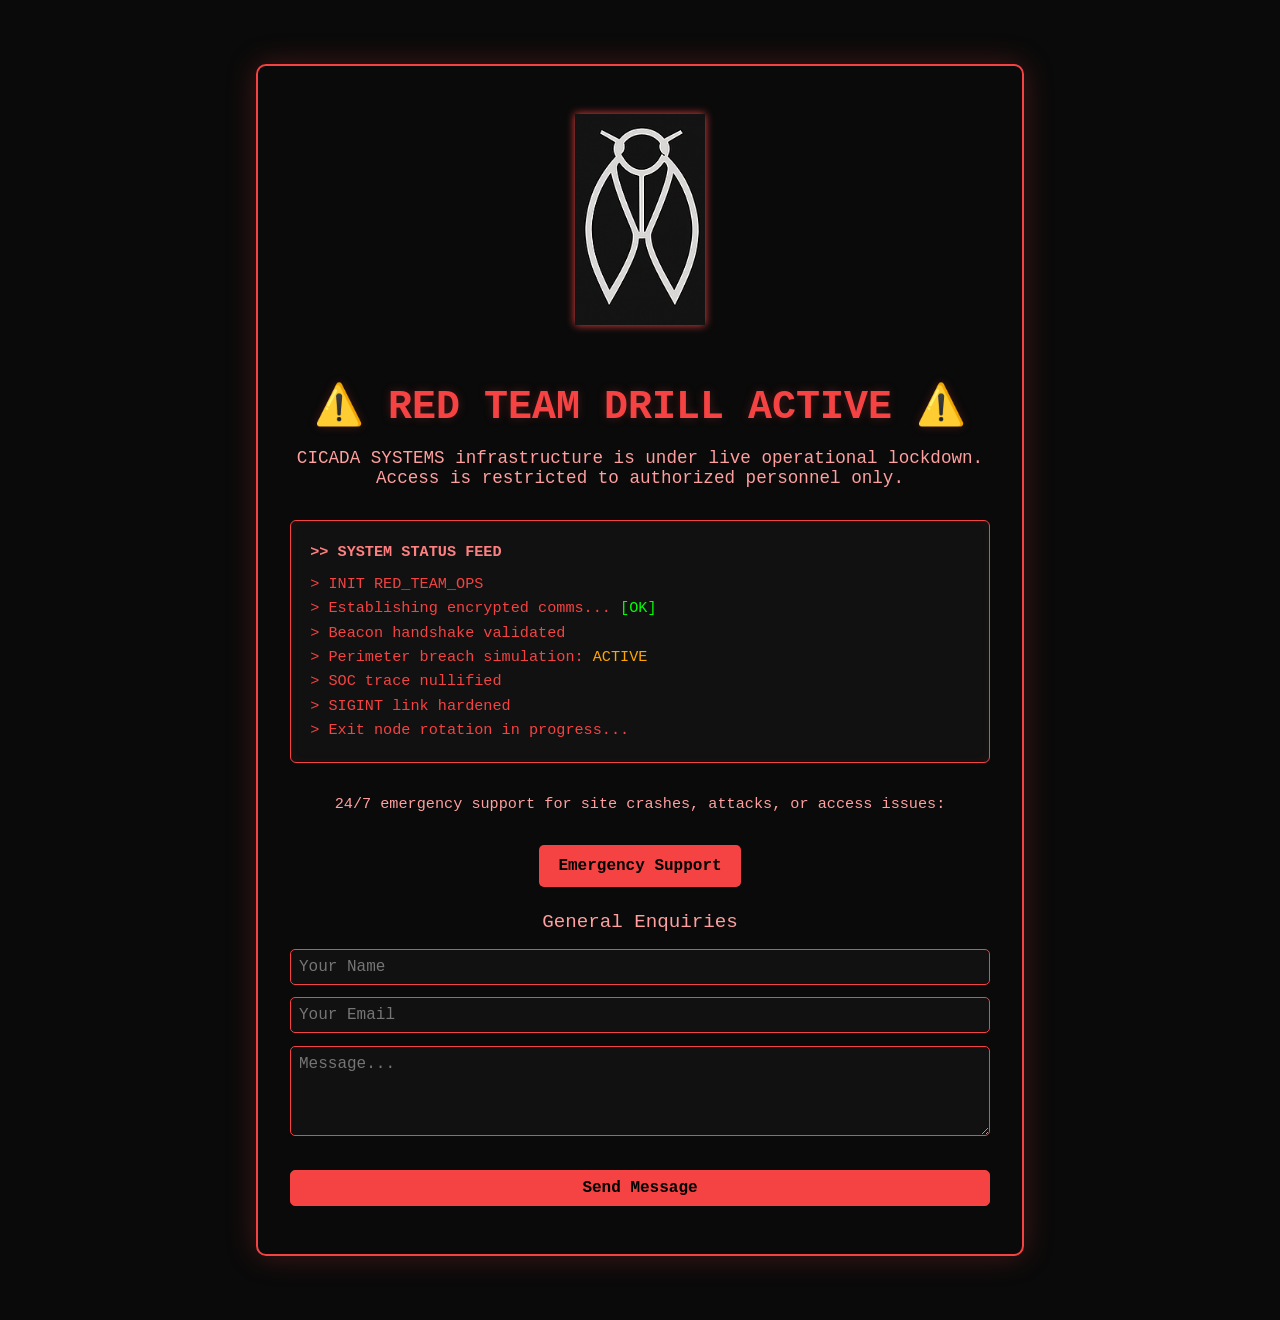
==== index.html @ 1e1a7af8 "Deploy: updated index.html with Formspree + Turnstile" ====
<!DOCTYPE html>
<html lang="en">
<head>
  <meta charset="UTF-8">
  <meta name="viewport" content="width=device-width, initial-scale=1">
  <title>CICADA SYSTEMS | RED TEAM OPS</title>
  <link rel="icon" href="data:,">
  <script src="https://challenges.cloudflare.com/turnstile/v0/api.js" async defer></script>
  <style>
    :root {
      --glow-red: #f54242;
      --glow-faint: #f5424240;
      --bg: #0a0a0a;
      --txt: #f54242;
      --txt-secondary: #ff9f9f;
      --font: 'Courier New', monospace;
    }

    html, body {
      margin: 0;
      padding: 2rem 0;
      background: var(--bg);
      color: var(--txt);
      font-family: var(--font);
      min-height: 100vh;
      text-align: center;
    }

    .frame {
      border: 2px solid var(--glow-red);
      border-radius: 10px;
      box-shadow: 0 0 30px var(--glow-faint);
      padding: 3rem 2rem;
      max-width: 700px;
      width: 90%;
      margin: 0 auto;
    }

    .logo {
      max-width: 130px;
      margin-bottom: 1.5rem;
      filter: drop-shadow(0 0 4px var(--glow-red));
    }

    h1 {
      font-size: 2.5rem;
      margin-bottom: 1rem;
      text-shadow: 0 0 10px var(--glow-faint);
    }

    p {
      font-size: 1.1rem;
      color: var(--txt-secondary);
      margin-bottom: 2rem;
    }

    .terminal {
      background: #111;
      padding: 1.2rem;
      border-radius: 6px;
      text-align: left;
      font-size: 0.95rem;
      line-height: 1.6;
      border: 1px solid var(--glow-red);
      box-shadow: inset 0 0 10px #f5424210;
      margin-bottom: 2rem;
    }

    .terminal::before {
      content: ">> SYSTEM STATUS FEED";
      display: block;
      margin-bottom: 0.5rem;
      color: #ff8080;
      font-weight: bold;
    }

    .support-desc {
      font-size: 0.95rem;
      color: var(--txt-secondary);
      margin-bottom: 0.5rem;
    }

    .support-btn {
      display: inline-block;
      margin: 1.5rem 0;
      padding: 0.75rem 1.2rem;
      font-size: 1rem;
      color: #000;
      background-color: var(--glow-red);
      border: none;
      border-radius: 5px;
      font-weight: bold;
      text-decoration: none;
      transition: background 0.3s;
    }

    .support-btn:hover {
      background-color: #ff6b6b;
    }

    .form-heading {
      font-size: 1.2rem;
      margin-bottom: 0.8rem;
      color: var(--txt-secondary);
    }

    form {
      display: flex;
      flex-direction: column;
      gap: 0.8rem;
      margin-top: 1rem;
    }

    input, textarea, button {
      font-family: var(--font);
      font-size: 1rem;
      padding: 0.5rem;
      border: 1px solid var(--glow-red);
      background: #111;
      color: var(--txt);
      border-radius: 5px;
    }

    button {
      background-color: var(--glow-red);
      color: #000;
      font-weight: bold;
      cursor: pointer;
      transition: background 0.3s;
    }

    button:hover {
      background-color: #ff6b6b;
    }

    .cf-turnstile {
      margin-top: 0.5rem;
      display: flex;
      justify-content: center;
    }

    @media (max-width: 600px) {
      h1 { font-size: 2rem; }
      p { font-size: 1rem; }
      .terminal { font-size: 0.85rem; }
    }
  </style>
</head>
<body>
  <div class="frame">
    <img src="logo.png" alt="CICADA Logo" class="logo">

    <h1>⚠️ RED TEAM DRILL ACTIVE ⚠️</h1>
    <p>
      CICADA SYSTEMS infrastructure is under live operational lockdown.<br>
      Access is restricted to authorized personnel only.
    </p>

    <div class="terminal">
      > INIT RED_TEAM_OPS<br>
      > Establishing encrypted comms... <span style="color:#0f0">[OK]</span><br>
      > Beacon handshake validated<br>
      > Perimeter breach simulation: <span style="color:orange">ACTIVE</span><br>
      > SOC trace nullified<br>
      > SIGINT link hardened<br>
      > Exit node rotation in progress...
    </div>

    <div class="support-desc">
      24/7 emergency support for site crashes, attacks, or access issues:
    </div>
    <a href="mailto:247support@cicadacybersec.com" class="support-btn">Emergency Support</a>

    <div class="form-heading">General Enquiries</div>

    <form action="https://formspree.io/f/xanbbylk" method="POST">
      <input type="text" name="name" placeholder="Your Name" required>
      <input type="email" name="email" placeholder="Your Email" required>
      <textarea name="message" rows="4" placeholder="Message..." required></textarea>

      <div class="cf-turnstile" data-sitekey="0x4AAAAAABnGhBi_YROiwWOj" data-theme="dark"></div>

      <button type="submit">Send Message</button>
    </form>
  </div>
</body>
</html>
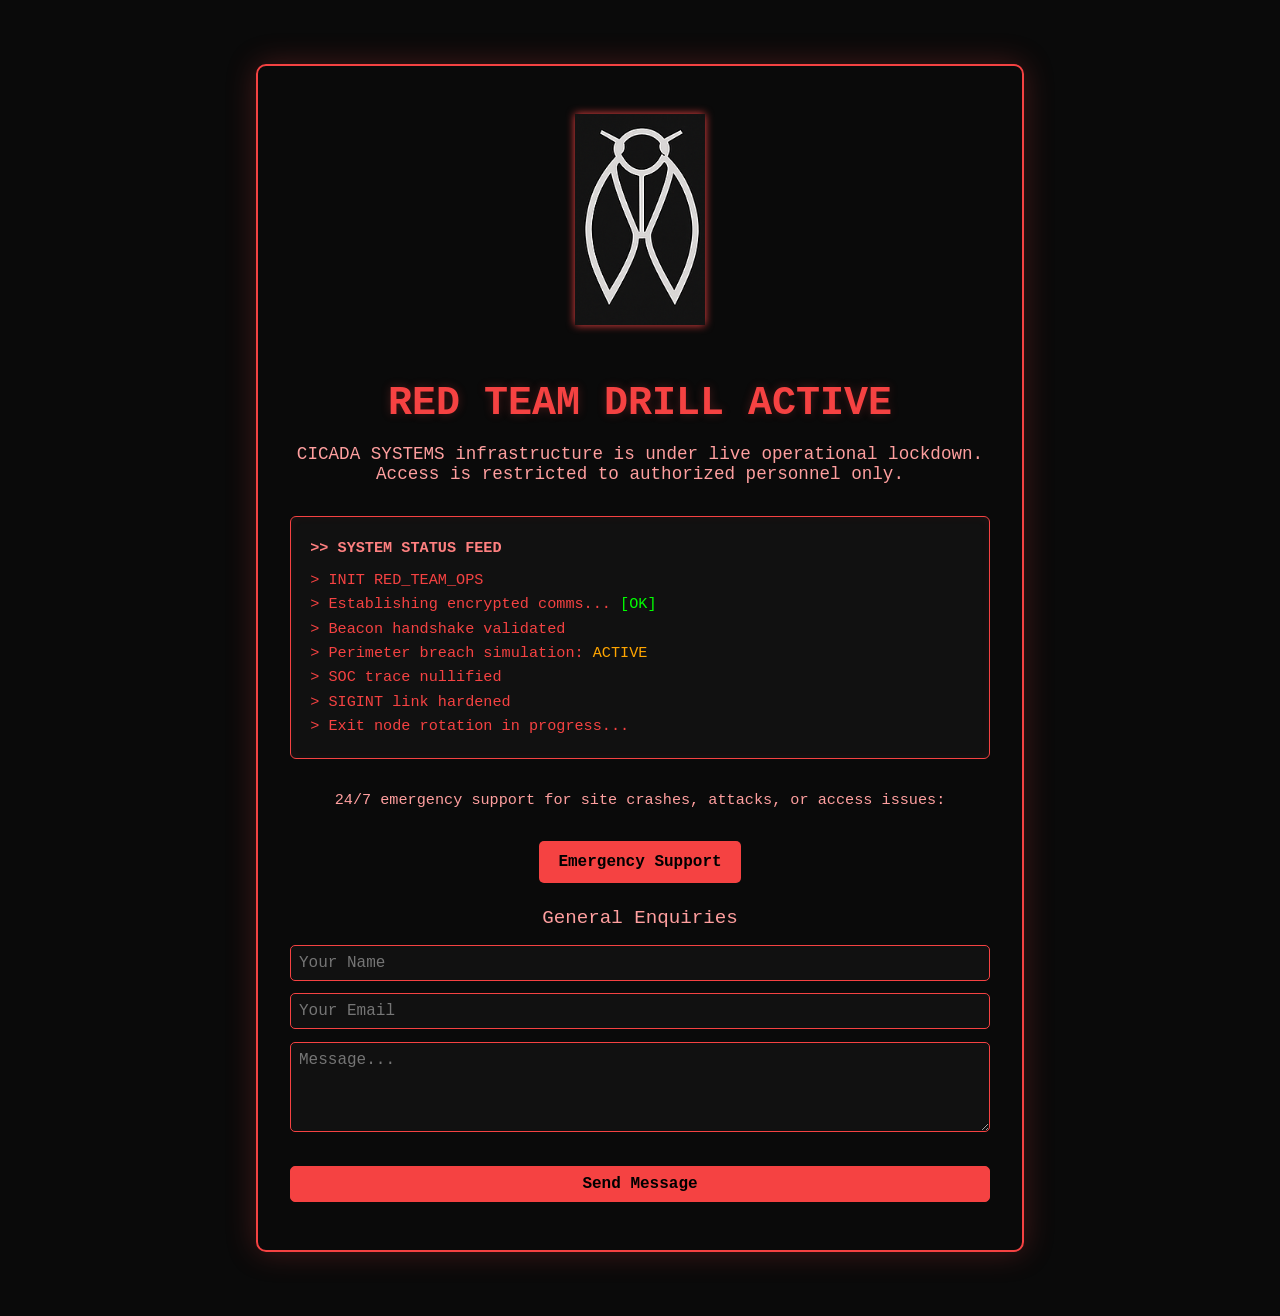
==== commit fb761b31: "Strip emojis, clean header, finalize layout" ====
--- a/index.html
+++ b/index.html
@@ -150,7 +150,7 @@
   <div class="frame">
     <img src="logo.png" alt="CICADA Logo" class="logo">
 
-    <h1>⚠️ RED TEAM DRILL ACTIVE ⚠️</h1>
+    <h1>RED TEAM DRILL ACTIVE</h1>
     <p>
       CICADA SYSTEMS infrastructure is under live operational lockdown.<br>
       Access is restricted to authorized personnel only.
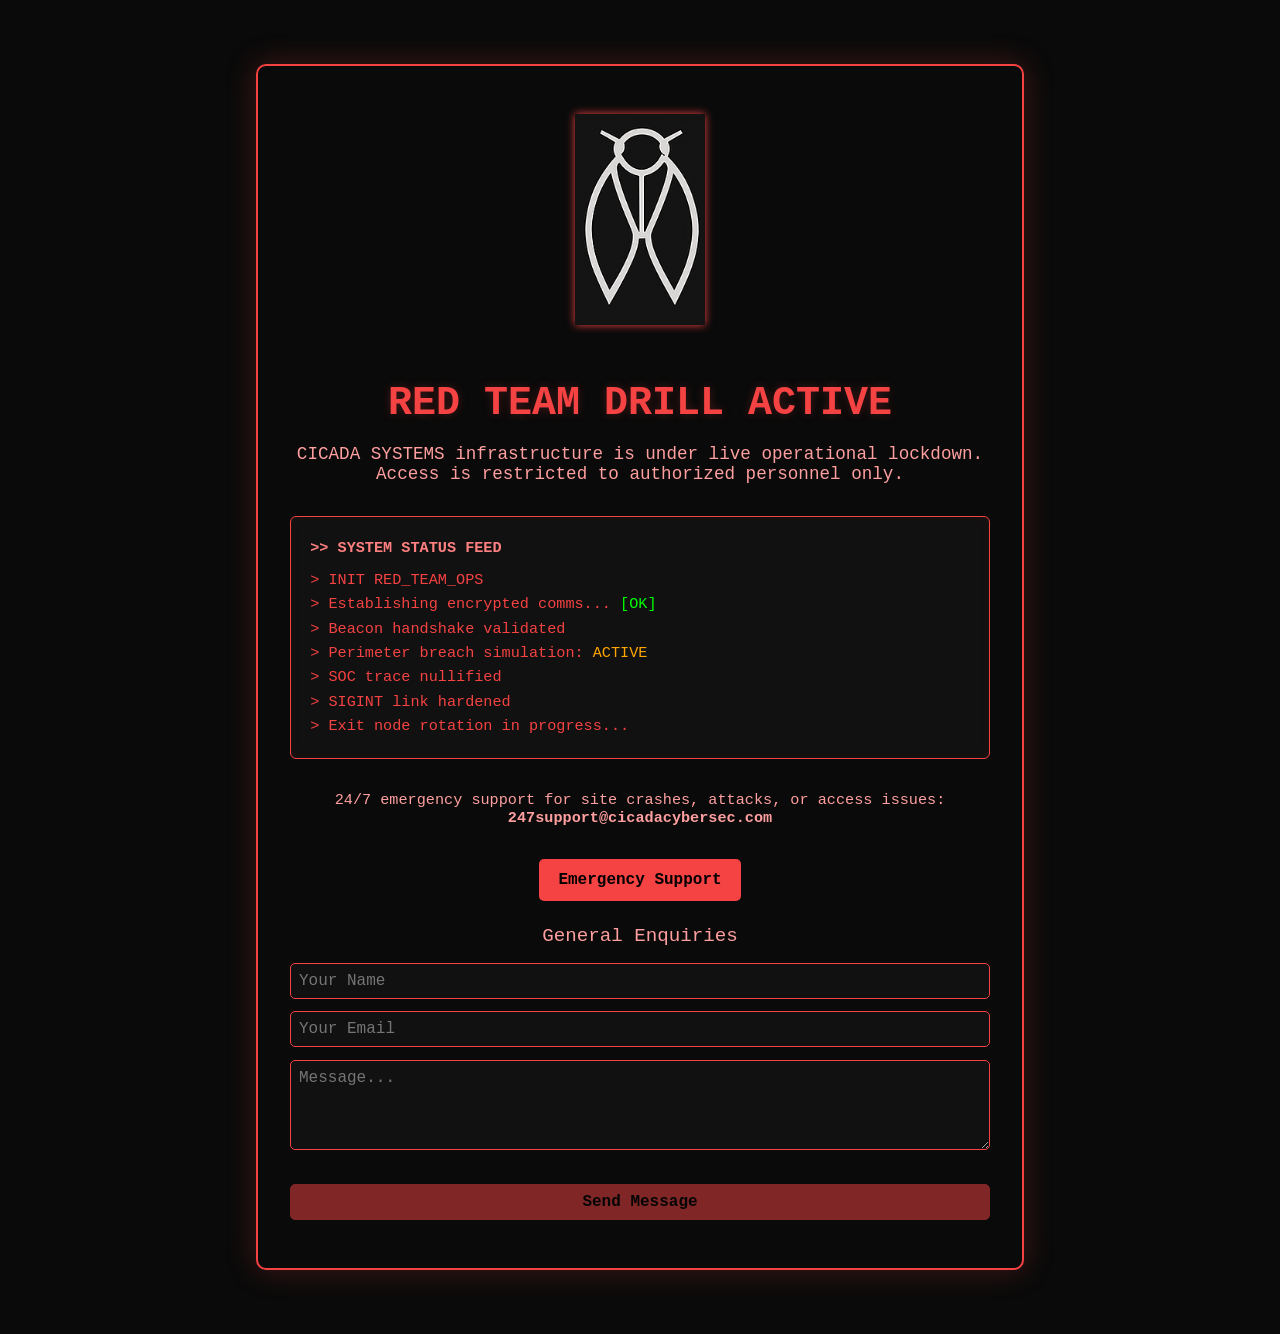
==== commit 45d8e604: "Strip emojis, clean header, finalize layout" ====
--- a/index.html
+++ b/index.html
@@ -1,10 +1,10 @@
 <!DOCTYPE html>
 <html lang="en">
 <head>
-  <meta charset="UTF-8">
-  <meta name="viewport" content="width=device-width, initial-scale=1">
+  <meta charset="UTF-8" />
+  <meta name="viewport" content="width=device-width, initial-scale=1" />
   <title>CICADA SYSTEMS | RED TEAM OPS</title>
-  <link rel="icon" href="data:,">
+  <link rel="icon" href="data:," />
   <script src="https://challenges.cloudflare.com/turnstile/v0/api.js" async defer></script>
   <style>
     :root {
@@ -125,11 +125,17 @@
       background-color: var(--glow-red);
       color: #000;
       font-weight: bold;
+      cursor: not-allowed;
+      transition: background 0.3s;
+      opacity: 0.5;
+    }
+
+    button.enabled {
       cursor: pointer;
-      transition: background 0.3s;
-    }
-
-    button:hover {
+      opacity: 1;
+    }
+
+    button.enabled:hover {
       background-color: #ff6b6b;
     }
 
@@ -148,41 +154,81 @@
 </head>
 <body>
   <div class="frame">
-    <img src="logo.png" alt="CICADA Logo" class="logo">
+    <img src="logo.png" alt="CICADA Logo" class="logo" />
 
     <h1>RED TEAM DRILL ACTIVE</h1>
     <p>
-      CICADA SYSTEMS infrastructure is under live operational lockdown.<br>
+      CICADA SYSTEMS infrastructure is under live operational lockdown.<br />
       Access is restricted to authorized personnel only.
     </p>
 
     <div class="terminal">
-      > INIT RED_TEAM_OPS<br>
-      > Establishing encrypted comms... <span style="color:#0f0">[OK]</span><br>
-      > Beacon handshake validated<br>
-      > Perimeter breach simulation: <span style="color:orange">ACTIVE</span><br>
-      > SOC trace nullified<br>
-      > SIGINT link hardened<br>
+      > INIT RED_TEAM_OPS<br />
+      > Establishing encrypted comms... <span style="color:#0f0">[OK]</span><br />
+      > Beacon handshake validated<br />
+      > Perimeter breach simulation: <span style="color:orange">ACTIVE</span><br />
+      > SOC trace nullified<br />
+      > SIGINT link hardened<br />
       > Exit node rotation in progress...
     </div>
 
-    <div class="support-desc">
-      24/7 emergency support for site crashes, attacks, or access issues:
-    </div>
-    <a href="mailto:247support@cicadacybersec.com" class="support-btn">Emergency Support</a>
+<div class="support-desc">
+  24/7 emergency support for site crashes, attacks, or access issues:<br>
+  <strong>247support@cicadacybersec.com</strong>
+</div>
+<a href="mailto:247support@cicadacybersec.com" class="support-btn">Emergency Support</a>
 
     <div class="form-heading">General Enquiries</div>
 
-    <form action="https://formspree.io/f/xanbbylk" method="POST">
-      <input type="text" name="name" placeholder="Your Name" required>
-      <input type="email" name="email" placeholder="Your Email" required>
+    <form id="contactForm">
+      <input type="text" name="name" placeholder="Your Name" required />
+      <input type="email" name="email" placeholder="Your Email" required />
       <textarea name="message" rows="4" placeholder="Message..." required></textarea>
 
-      <div class="cf-turnstile" data-sitekey="0x4AAAAAABnGhBi_YROiwWOj" data-theme="dark"></div>
-
-      <button type="submit">Send Message</button>
+      <div
+        class="cf-turnstile"
+        data-sitekey="0x4AAAAAABnGhBi_YROiwWOj"
+        data-theme="dark"
+        data-callback="turnstileCallback">
+      </div>
+
+      <button id="submitBtn" type="submit" disabled>Send Message</button>
     </form>
   </div>
+
+  <script>
+    // Called when Turnstile is successfully passed
+    function turnstileCallback() {
+      const btn = document.getElementById("submitBtn");
+      btn.disabled = false;
+      btn.classList.add("enabled");
+    }
+
+    // Prevent redirect — AJAX send
+    document.getElementById("contactForm").addEventListener("submit", async function (e) {
+      e.preventDefault();
+
+      const form = e.target;
+      const data = new FormData(form);
+      const obj = {};
+      data.forEach((value, key) => (obj[key] = value));
+
+      const response = await fetch("https://formspree.io/f/xanbbylk", {
+        method: "POST",
+        headers: { "Content-Type": "application/json" },
+        body: JSON.stringify(obj),
+      });
+
+      if (response.ok) {
+        form.reset();
+        alert("✅ Message sent successfully.");
+        document.getElementById("submitBtn").disabled = true;
+        document.getElementById("submitBtn").classList.remove("enabled");
+      } else {
+        alert("❌ Failed to send message.");
+      }
+    });
+  </script>
 </body>
 </html>
 
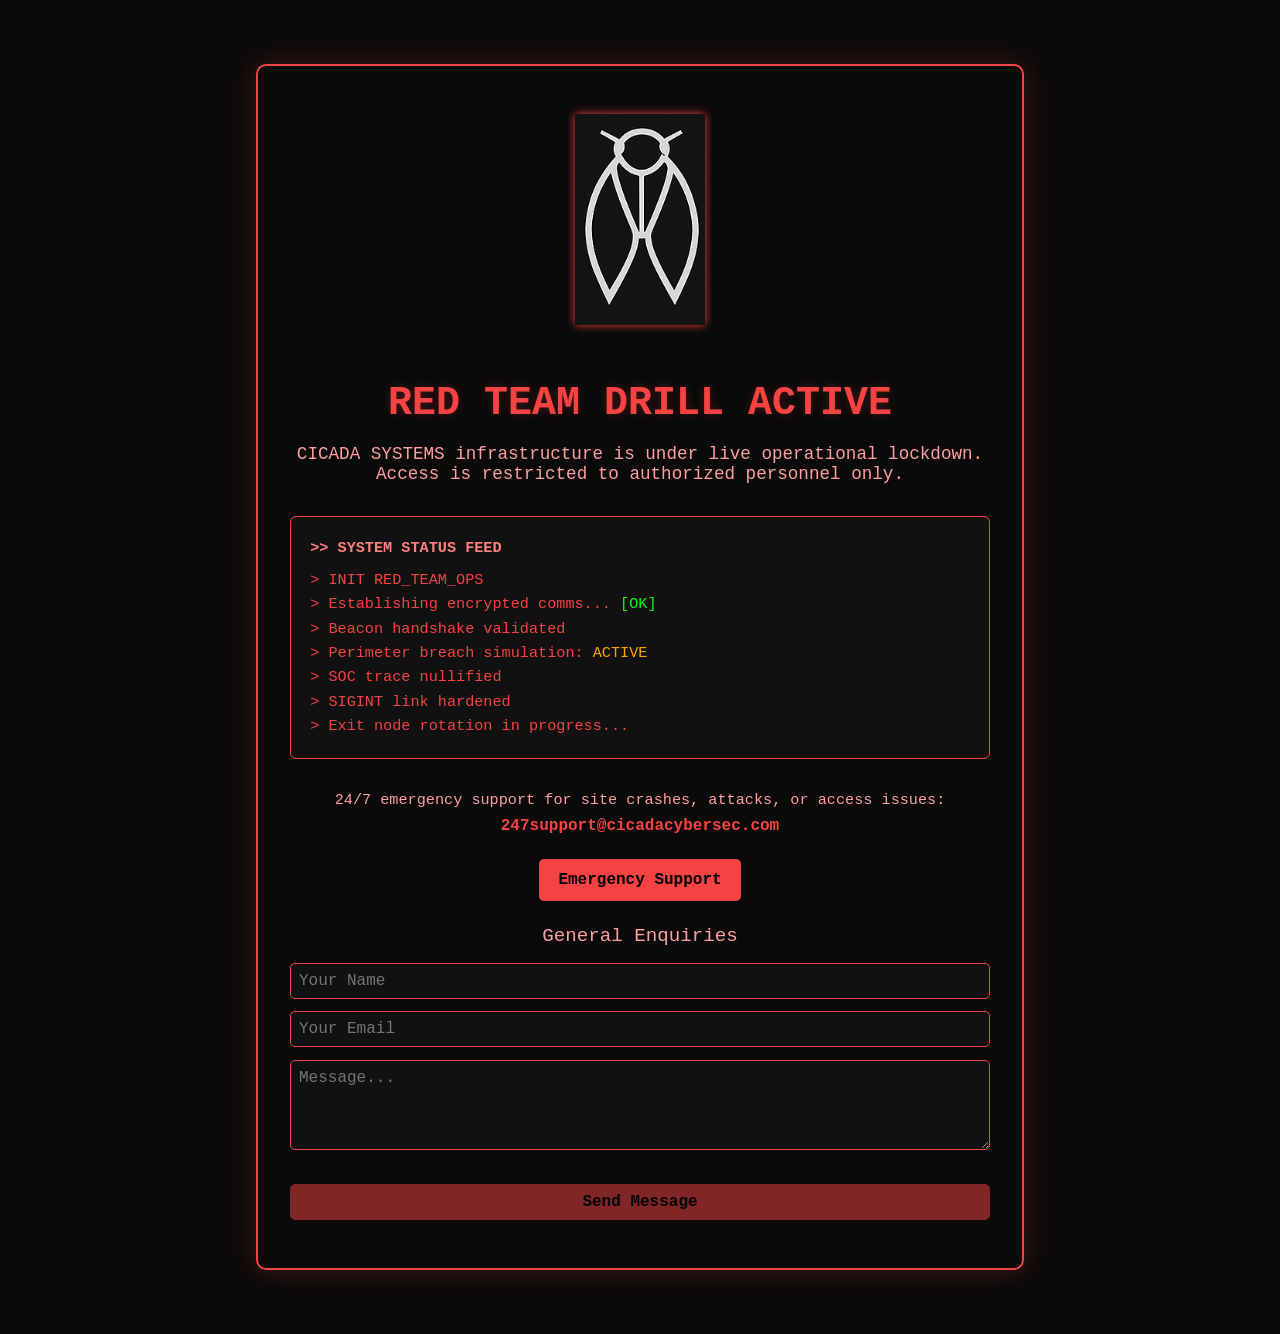
==== commit 252f5027: "Strip emojis, clean header, finalize layout" ====
--- a/index.html
+++ b/index.html
@@ -173,7 +173,9 @@
     </div>
 
 <div class="support-desc">
-  24/7 emergency support for site crashes, attacks, or access issues:<br>
+  24/7 emergency support for site crashes, attacks, or access issues:
+</div>
+<div class="support-email">
   <strong>247support@cicadacybersec.com</strong>
 </div>
 <a href="mailto:247support@cicadacybersec.com" class="support-btn">Emergency Support</a>
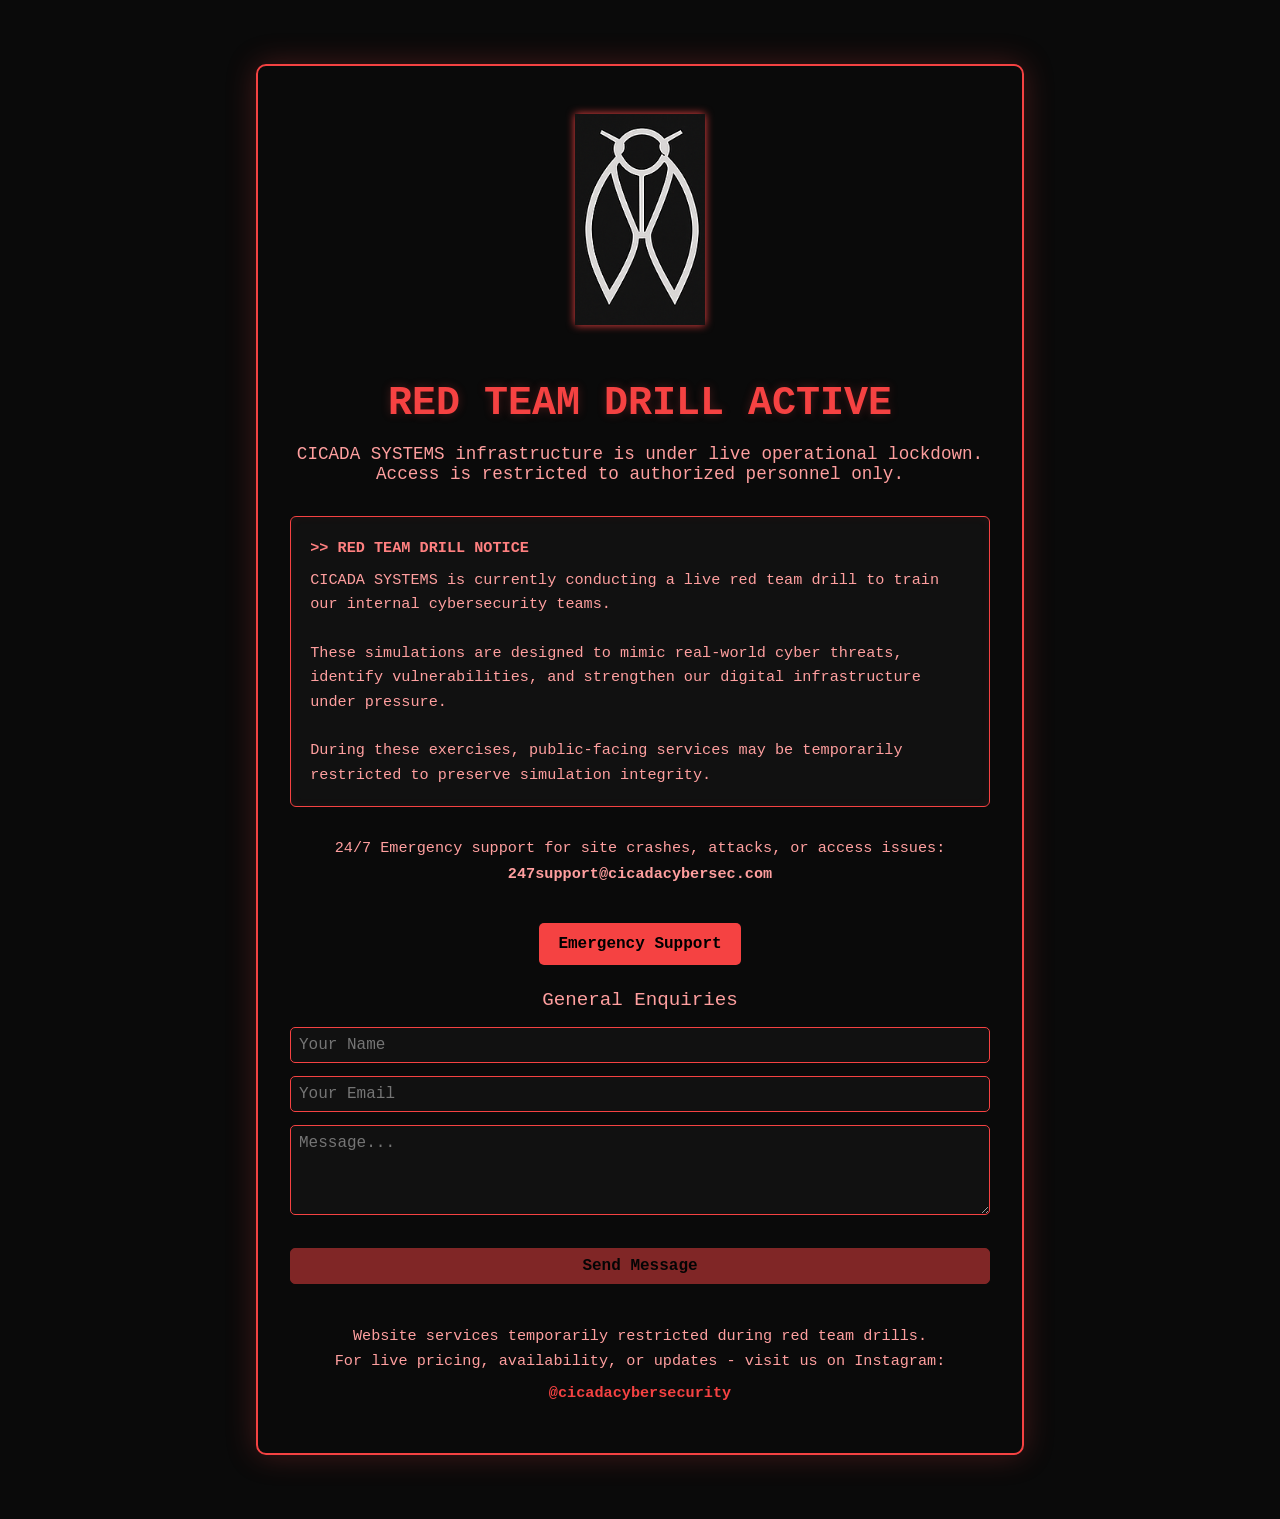
==== commit 04e6a42a: "Strip emojis, clean header, finalize layout" ====
--- a/index.html
+++ b/index.html
@@ -3,7 +3,7 @@
 <head>
   <meta charset="UTF-8" />
   <meta name="viewport" content="width=device-width, initial-scale=1" />
-  <title>CICADA SYSTEMS | RED TEAM OPS</title>
+  <title>CICADA SYSTEMS | RED TEAM DRILLS</title>
   <link rel="icon" href="data:," />
   <script src="https://challenges.cloudflare.com/turnstile/v0/api.js" async defer></script>
   <style>
@@ -64,10 +64,11 @@
       border: 1px solid var(--glow-red);
       box-shadow: inset 0 0 10px #f5424210;
       margin-bottom: 2rem;
+      color: var(--txt-secondary);
     }
 
     .terminal::before {
-      content: ">> SYSTEM STATUS FEED";
+      content: ">> RED TEAM DRILL NOTICE";
       display: block;
       margin-bottom: 0.5rem;
       color: #ff8080;
@@ -78,6 +79,12 @@
       font-size: 0.95rem;
       color: var(--txt-secondary);
       margin-bottom: 0.5rem;
+    }
+
+    .support-email {
+      font-size: 0.95rem;
+      color: var(--txt-secondary);
+      margin-bottom: 1rem;
     }
 
     .support-btn {
@@ -145,6 +152,26 @@
       justify-content: center;
     }
 
+    .fallback-msg {
+      margin-top: 2.5rem;
+      font-size: 0.95rem;
+      color: var(--txt-secondary);
+      line-height: 1.6;
+    }
+
+    .insta-link {
+      color: var(--txt);
+      font-weight: bold;
+      text-decoration: none;
+      display: inline-block;
+      margin-top: 0.5rem;
+    }
+
+    .insta-link:hover {
+      text-decoration: underline;
+      color: #ff6b6b;
+    }
+
     @media (max-width: 600px) {
       h1 { font-size: 2rem; }
       p { font-size: 1rem; }
@@ -163,22 +190,18 @@
     </p>
 
     <div class="terminal">
-      > INIT RED_TEAM_OPS<br />
-      > Establishing encrypted comms... <span style="color:#0f0">[OK]</span><br />
-      > Beacon handshake validated<br />
-      > Perimeter breach simulation: <span style="color:orange">ACTIVE</span><br />
-      > SOC trace nullified<br />
-      > SIGINT link hardened<br />
-      > Exit node rotation in progress...
-    </div>
-
-<div class="support-desc">
-  24/7 emergency support for site crashes, attacks, or access issues:
-</div>
-<div class="support-email">
-  <strong>247support@cicadacybersec.com</strong>
-</div>
-<a href="mailto:247support@cicadacybersec.com" class="support-btn">Emergency Support</a>
+      CICADA SYSTEMS is currently conducting a live red team drill to train our internal cybersecurity teams.<br><br>
+      These simulations are designed to mimic real-world cyber threats, identify vulnerabilities, and strengthen our digital infrastructure under pressure.<br><br>
+      During these exercises, public-facing services may be temporarily restricted to preserve simulation integrity.
+    </div>
+
+    <div class="support-desc">
+      24/7 Emergency support for site crashes, attacks, or access issues:
+    </div>
+    <div class="support-email">
+      <strong>247support@cicadacybersec.com</strong>
+    </div>
+    <a href="mailto:247support@cicadacybersec.com" class="support-btn">Emergency Support</a>
 
     <div class="form-heading">General Enquiries</div>
 
@@ -196,17 +219,21 @@
 
       <button id="submitBtn" type="submit" disabled>Send Message</button>
     </form>
+
+    <div class="fallback-msg">
+      Website services temporarily restricted during red team drills.<br>
+      For live pricing, availability, or updates - visit us on Instagram:<br>
+      <a href="https://instagram.com/cicadacybersecurity" target="_blank" class="insta-link">@cicadacybersecurity</a>
+    </div>
   </div>
 
   <script>
-    // Called when Turnstile is successfully passed
     function turnstileCallback() {
       const btn = document.getElementById("submitBtn");
       btn.disabled = false;
       btn.classList.add("enabled");
     }
 
-    // Prevent redirect — AJAX send
     document.getElementById("contactForm").addEventListener("submit", async function (e) {
       e.preventDefault();
 
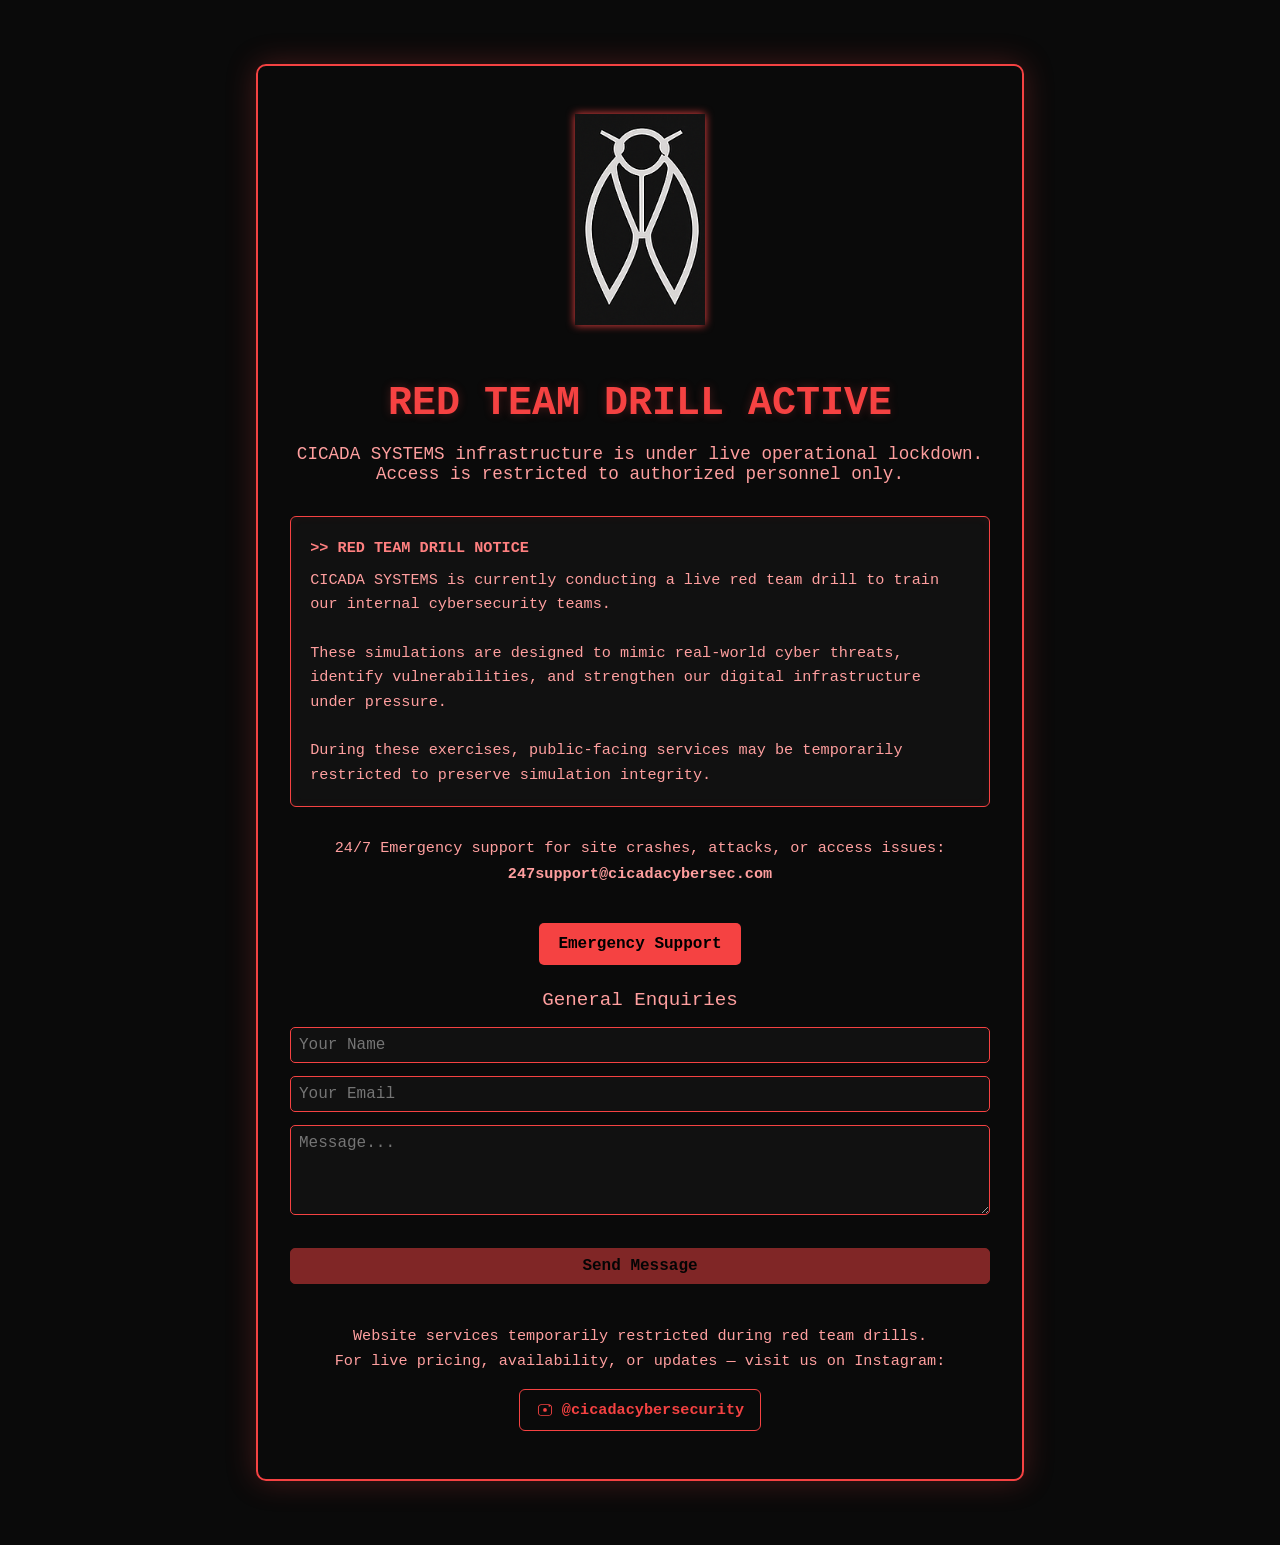
==== commit 11f7c900: "Strip emojis, clean header, finalize layout" ====
--- a/index.html
+++ b/index.html
@@ -159,17 +159,34 @@
       line-height: 1.6;
     }
 
-    .insta-link {
+    .insta-btn-wrap {
+      margin-top: 1rem;
+    }
+
+    .insta-btn {
+      display: inline-flex;
+      align-items: center;
+      gap: 0.5rem;
+      padding: 0.5rem 1rem;
       color: var(--txt);
-      font-weight: bold;
+      border: 1px solid var(--glow-red);
+      border-radius: 6px;
       text-decoration: none;
-      display: inline-block;
-      margin-top: 0.5rem;
-    }
-
-    .insta-link:hover {
-      text-decoration: underline;
-      color: #ff6b6b;
+      font-weight: bold;
+      transition: all 0.3s ease;
+    }
+
+    .insta-btn svg {
+      transition: fill 0.3s ease;
+    }
+
+    .insta-btn:hover {
+      color: #000;
+      background-color: var(--glow-red);
+    }
+
+    .insta-btn:hover svg {
+      fill: #000;
     }
 
     @media (max-width: 600px) {
@@ -222,8 +239,15 @@
 
     <div class="fallback-msg">
       Website services temporarily restricted during red team drills.<br>
-      For live pricing, availability, or updates - visit us on Instagram:<br>
-      <a href="https://instagram.com/cicadacybersecurity" target="_blank" class="insta-link">@cicadacybersecurity</a>
+      For live pricing, availability, or updates — visit us on Instagram:
+      <div class="insta-btn-wrap">
+        <a href="https://instagram.com/cicadacybersecurity" target="_blank" class="insta-btn">
+          <svg xmlns="http://www.w3.org/2000/svg" viewBox="0 0 448 512" width="18" height="18" fill="currentColor">
+            <path d="M224,202a53,53,0,1,0,53,53A53,53,0,0,0,224,202Zm124-41a27,27,0,1,0-27-27A27,27,0,0,0,348,161Zm76,27c0-52.9-43.1-96-96-96H120C67.1,92,24,135.1,24,188v136c0,52.9,43.1,96,96,96h208c52.9,0,96-43.1,96-96ZM398,324a74,74,0,0,1-74,74H124a74,74,0,0,1-74-74V188a74,74,0,0,1,74-74h200a74,74,0,0,1,74,74Z"/>
+          </svg>
+          <span>@cicadacybersecurity</span>
+        </a>
+      </div>
     </div>
   </div>
 
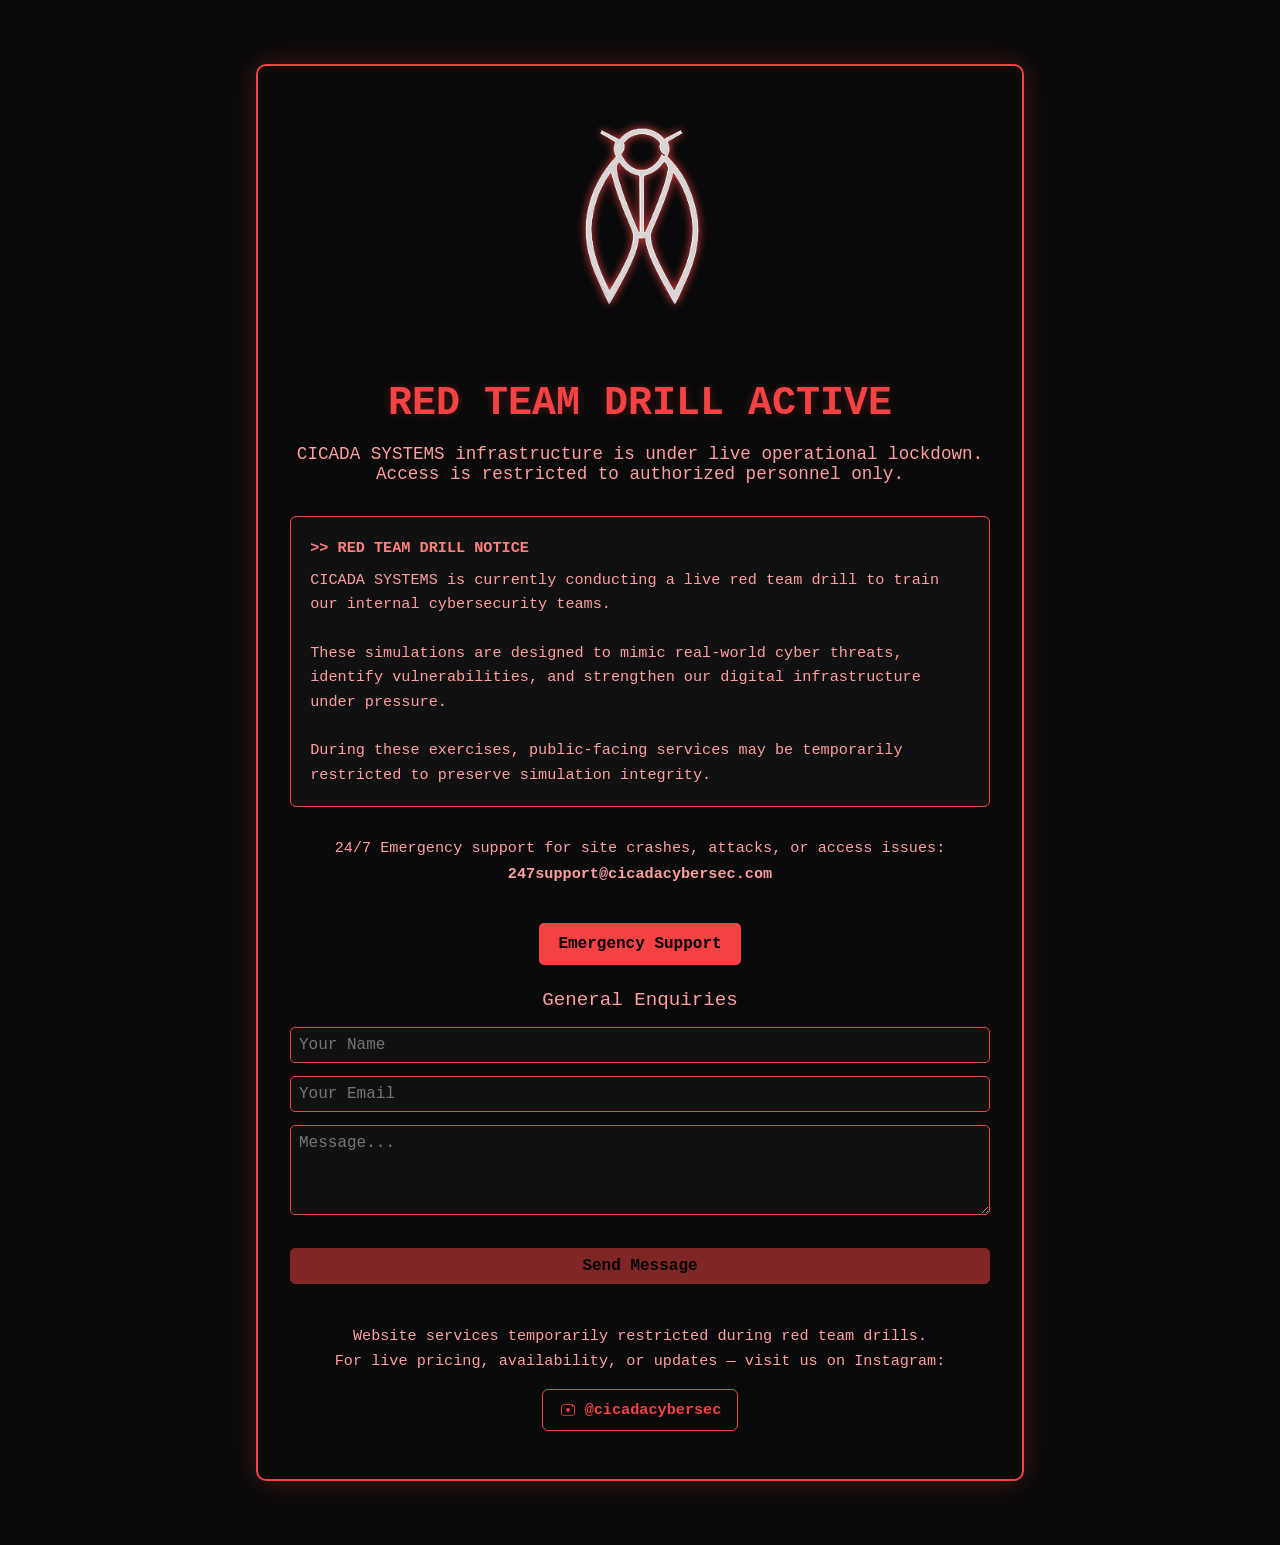
==== commit e3d3036f: "Add form subheading, fix header, logo, and emergency support" ====
--- a/index.html
+++ b/index.html
@@ -241,11 +241,11 @@
       Website services temporarily restricted during red team drills.<br>
       For live pricing, availability, or updates — visit us on Instagram:
       <div class="insta-btn-wrap">
-        <a href="https://instagram.com/cicadacybersecurity" target="_blank" class="insta-btn">
+        <a href="https://instagram.com/cicadacybersec" target="_blank" class="insta-btn">
           <svg xmlns="http://www.w3.org/2000/svg" viewBox="0 0 448 512" width="18" height="18" fill="currentColor">
             <path d="M224,202a53,53,0,1,0,53,53A53,53,0,0,0,224,202Zm124-41a27,27,0,1,0-27-27A27,27,0,0,0,348,161Zm76,27c0-52.9-43.1-96-96-96H120C67.1,92,24,135.1,24,188v136c0,52.9,43.1,96,96,96h208c52.9,0,96-43.1,96-96ZM398,324a74,74,0,0,1-74,74H124a74,74,0,0,1-74-74V188a74,74,0,0,1,74-74h200a74,74,0,0,1,74,74Z"/>
           </svg>
-          <span>@cicadacybersecurity</span>
+          <span>@cicadacybersec</span>
         </a>
       </div>
     </div>
